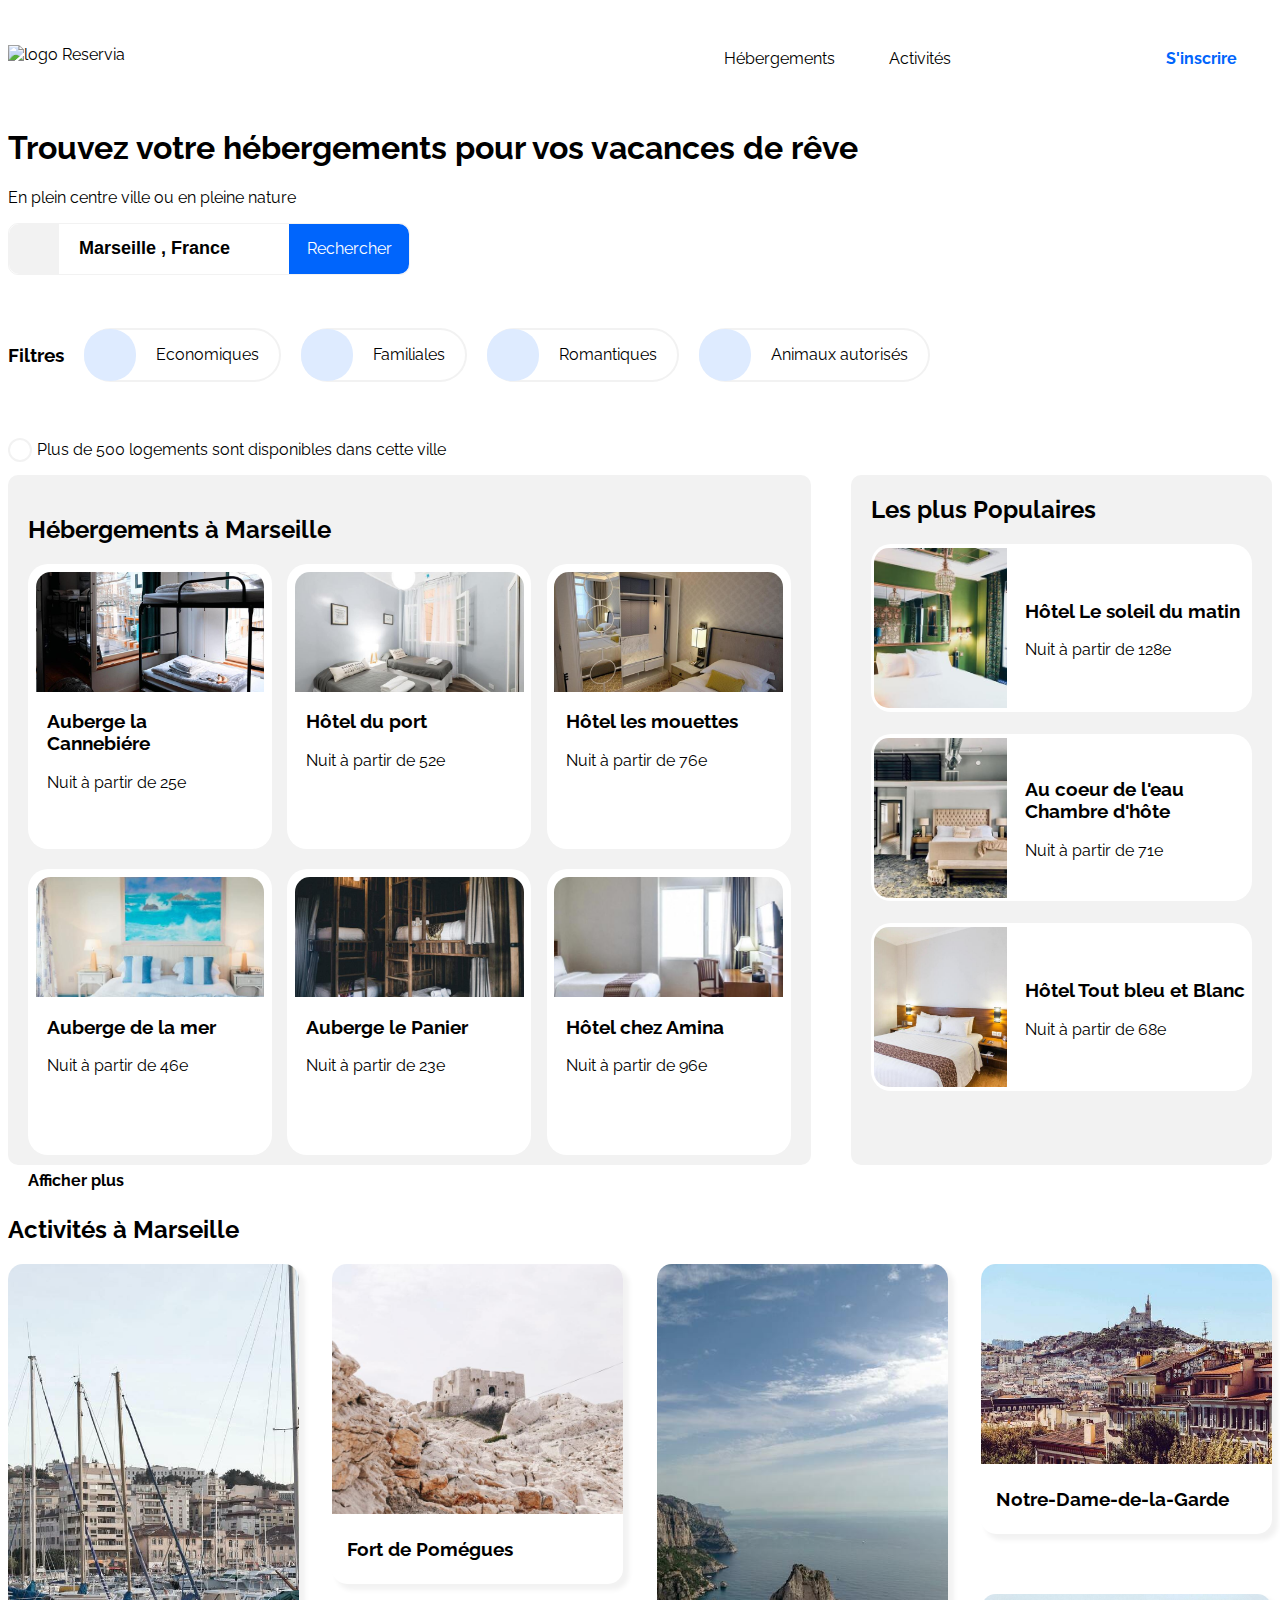
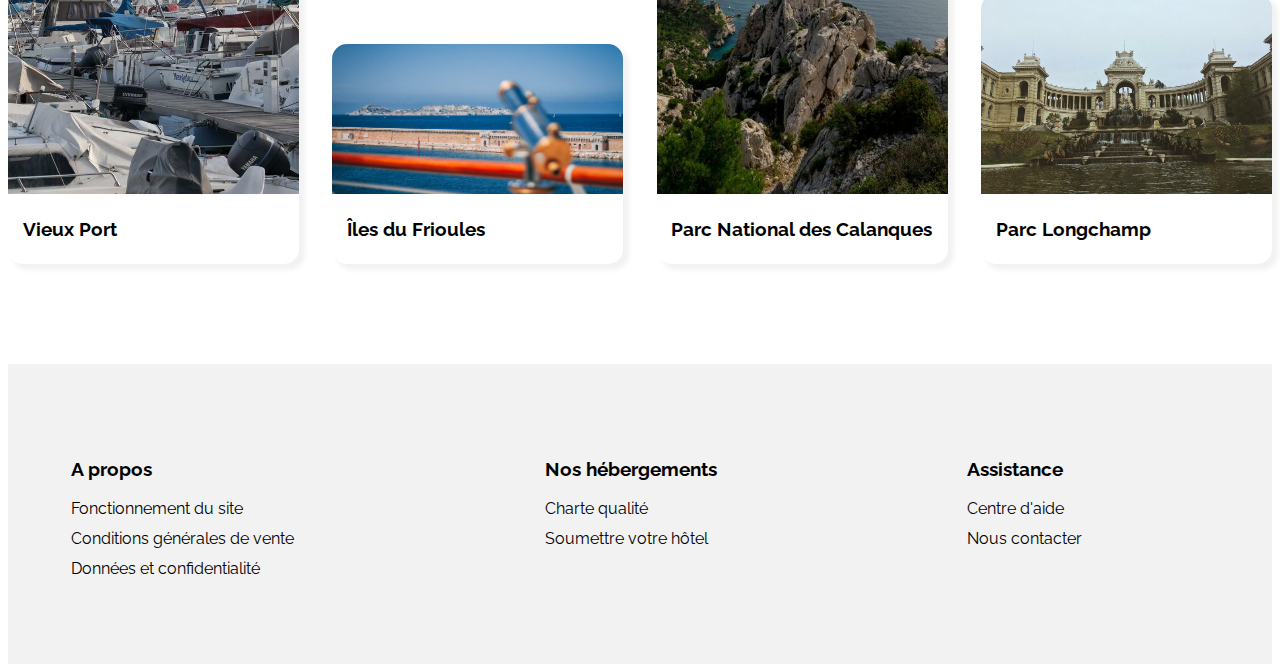
==== Projet 2 - Reservia/index.html @ e79c5fc3 "deuxieme commit projet reservia" ====
<!DOCTYPE html>
<html lang="fr">
<head>
  <meta charset="UTF-8">
  <meta http-equiv="X-UA-Compatible" content="IE=edge">
  <meta name="viewport" content="width=device-width, initial-scale=1.0">
  <link rel="stylesheet" href="https://use.fontawesome.com/releases/v5.15.4/css/all.css" 
  integrity="sha384-DyZ88mC6Up2uqS4h/KRgHuoeGwBcD4Ng9SiP4dIRy0EXTlnuz47vAwmeGwVChigm" 
  crossorigin="anonymous">

<link rel="preconnect" href="https://fonts.googleapis.com">
<link rel="preconnect" href="https://fonts.gstatic.com" crossorigin>
<link href="https://fonts.googleapis.com/css2?family=Raleway&display=swap" 
rel="stylesheet">

  <link rel="stylesheet" href="style.css">
  <title>Reservia imane babic</title>
</head>
<body>
  <nav class="sizeNav">
    <div class="flexBetween">
<div>
  <img
  class="marglogo"
  src="images/Reservia@3x.png"
  alt="logo Reservia" 
  width="120px" 
  height="50px"
  />
</div>

 <!-- on rajoute une div qui englobe les deux liens hebergement et activités -->
 <div class="sizeLien12 flexCentre">
  <div class="sizeLien flexCentre bordureNav">
    <a class="colorLien2 decorationNone" href="#hebergements"
      >Hébergements</a>
  </div>
  <div class="sizeLien flexCentre bordureNav">
    <a class="colorLien2 decorationNone" href="#activites">Activités</a>
  </div>
</div>
<div class="sizeLien flexCentre bordureNav">
  <a class="texteGras colorBleu decorationNone" href="#">S'inscrire</a>
</div>
</div>
</nav>
<header>
<section>
<div>
  <h1 class="texteGras">
    Trouvez votre hébergements pour vos vacances de rêve
  </h1>
  <p>En plein centre ville ou en pleine nature</p>
</div>
<div class="bordureSearch flexCentre">
  <div class="backGris flexCentre iconSize">
    <i class="fas fa-map-marker-alt"></i>
  </div>
  <div>
    <input
      class="recherche flexCentre bordureNone paddingSearch"
      type="search"
      value="Marseille , France"
    />
  </div>
  <div class="backBleu flexCentre buttonSearch">Rechercher</div>
</div>
<div class="mobileFiltreWrap filtre margFiltre">
  <div class="margFiltreTitre"><h3>Filtres</h3></div>
  <!-- rajoute 2 div flexAround pour separer en mobile -->
  <!-- div1 -->
  <div class="flexAround">
    <div class="flexBetween filtreTexteIcons">
      <i
        class="fas fa-money-bill-wave fa-lg filtreIcons flexCentre"
      ></i>
      <div class="filtreTexte flexCentre">Economiques</div>
    </div>
    <div class="flexBetween filtreTexteIcons">
      <i class="fas fa-child fa-lg filtreIcons flexCentre"></i>
      <div class="filtreTexte flexCentre">Familiales</div>
    </div>
  </div>
  <!-- div2 -->
  <div class="mobileFiltreWrap flexAround">
    <div class="flexBetween filtreTexteIcons">
      <i class="fas fa-heart fa-lg filtreIcons flexCentre"></i>
      <div class="filtreTexte flexCentre">Romantiques</div>
    </div>
    <div class="flexBetween filtreTexteIcons">
      <i class="fas fa-dog fa-lg filtreIcons flexCentre"></i>
      <div class="filtreTexte flexCentre">Animaux autorisés</div>
    </div>
  </div>
</div>
<div class="info">
  <div class="parentIcon flexCentre">
    <i class="fas fa-info fa-xs colorBleu"></i>
  </div>
  <p>Plus de 500 logements sont disponibles dans cette ville</p>
</div>
</section>
</header>
<section id="hebergements" class="flexAround">
<div class="flexColumnAround sizeHebergements backGris blocHebergements">
  <h2>Hébergements à Marseille</h2>
  <div class="bloc1 flexBetween">
    <div class="cubeHebergements flexColumnCentre">
      <div class="imgHebergements1"></div>
      <div class="cubeDetailsHebergements">
        <h3>Auberge la Cannebiére</h3>
           <p>Nuit à partir de 25e</p>
        <div>
          <i class="fas fa-star colorBleu"></i>
          <i class="fas fa-star colorBleu"></i>
          <i class="fas fa-star colorBleu"></i>
          <i class="fas fa-star colorBleu"></i>
          <i class="fas fa-star colorGris"></i>
        </div>
      </div>
    </div>
    <div class="cubeHebergements flexColumnCentre">
      <div class="imgHebergements2"></div>
      <div class="cubeDetailsHebergements">
        <h3>Hôtel du port</h3>
        <p>Nuit à partir de 52e</p>
        <div>
          <i class="fas fa-star colorBleu"></i>
          <i class="fas fa-star colorBleu"></i>
          <i class="fas fa-star colorBleu"></i>
          <i class="fas fa-star colorBleu"></i>
          <i class="fas fa-star colorBleu"></i>
        </div>
      </div>
    </div>
    <div class="cubeHebergements flexColumnCentre">
      <div class="imgHebergements3"></div>
      <div class="cubeDetailsHebergements">
        <h3>Hôtel les mouettes</h3>
        <p>Nuit à partir de 76e</p>
        <div>
          <i class="fas fa-star colorBleu"></i>
          <i class="fas fa-star colorBleu"></i>
          <i class="fas fa-star colorBleu"></i>
          <i class="fas fa-star colorBleu"></i>
          <i class="fas fa-star colorGris"></i>
        </div>
      </div>
    </div>
  </div>
  <div class="bloc2 flexBetween">
    <div class="cubeHebergements flexColumnCentre">
      <div class="imgHebergements4"></div>
      <div class="cubeDetailsHebergements">
        <h3>Auberge de la mer</h3>
        <p>Nuit à partir de 46e</p>
        <div>
          <i class="fas fa-star colorBleu"></i>
          <i class="fas fa-star colorBleu"></i>
          <i class="fas fa-star colorBleu"></i>
          <i class="fas fa-star colorGris"></i>
          <i class="fas fa-star colorGris"></i>
        </div>
      </div>
    </div>
    <div class="cubeHebergements flexColumnCentre">
      <div class="imgHebergements5"></div>
      <div class="cubeDetailsHebergements">
        <h3>Auberge le Panier</h3>
        <p>Nuit à partir de 23e</p>
        <div>
          <i class="fas fa-star colorBleu"></i>
          <i class="fas fa-star colorBleu"></i>
          <i class="fas fa-star colorBleu"></i>
          <i class="fas fa-star colorBleu"></i>
          <i class="fas fa-star colorGris"></i>
        </div>
      </div>
    </div>
    <div class="cubeHebergements flexColumnCentre">
      <div class="imgHebergements6"></div>
      <div class="cubeDetailsHebergements">
        <h3>Hôtel chez Amina</h3>
        <p>Nuit à partir de 96e</p>
        <div>
          <i class="fas fa-star colorBleu"></i>
          <i class="fas fa-star colorBleu"></i>
          <i class="fas fa-star colorBleu"></i>
          <i class="fas fa-star colorBleu"></i>
          <i class="fas fa-star colorBleu"></i>
        </div>
      </div>
    </div>
  </div>
  <div></div>
  <p class="texteGras">Afficher plus</p>
</div>
<div class="sizePopulaires blocPopulaires backGris">
  <div class="flexBetween">
    <h2 class="tabletteSizeTitrePop texteGras">Les plus Populaires</h2>
    <div><i class="fas fa-chart-line fa-2x"></i></div>
  </div>
  <div class="flexColumnAround">
    <div class="blocPopulaires12 cubePopulaires flexCentre">
      <div class="imgPopulaires1"></div>
      <div class="cubeDetailsPopulaires">
        <h3>Hôtel Le soleil du matin</h3>
        <p>Nuit à partir de 128e</p>
        <div>
          <i class="fas fa-star colorBleu"></i>
          <i class="fas fa-star colorBleu"></i>
          <i class="fas fa-star colorBleu"></i>
          <i class="fas fa-star colorBleu"></i>
          <i class="fas fa-star colorBleu"></i>
        </div>
      </div>
    </div>
    <div class="blocPopulaires12 cubePopulaires flexCentre">
      <div class="imgPopulaires2"></div>
      <div class="cubeDetailsPopulaires">
        <h3>Au coeur de l'eau Chambre d'hôte</h3>
        <p>Nuit à partir de 71e</p>
        <div>
          <i class="fas fa-star colorBleu"></i>
          <i class="fas fa-star colorBleu"></i>
          <i class="fas fa-star colorBleu"></i>
          <i class="fas fa-star colorBleu"></i>
          <i class="fas fa-star colorGris"></i>
        </div>
      </div>
    </div>
    <div class="cubePopulaires flexCentre">
      <div class="imgPopulaires3"></div>
      <div class="cubeDetailsPopulaires">
        <h3>Hôtel Tout bleu et Blanc</h3>
        <p>Nuit à partir de 68e</p>
        <div>
          <i class="fas fa-star colorBleu"></i>
          <i class="fas fa-star colorBleu"></i>
          <i class="fas fa-star colorBleu"></i>
          <i class="fas fa-star colorBleu"></i>
          <i class="fas fa-star colorGris"></i>
        </div>
      </div>
    </div>
  </div>
</div>
</section>
<section id="activites" class="Activites">
<h2>Activités à Marseille</h2>
<div class="blocActivites flexBetween">
  <div class="cubeActivites flexColumnCentre">
    <div class="imgActivites1"></div>
    <div class="hauteurTitre titreActivites"><h3>Vieux Port</h3></div>
  </div>

  <div class="blocActivites2356 flexColumnBetween">
    <div class="cubeActivites2356 flexColumnCentre">
      <div class="imgActivites2"></div>
      <div class="hauteurTitre titreActivites">
        <h3>Fort de Pomégues</h3>
      </div>
    </div>

    <div class="cubeActivites2356 flexColumnCentre">
      <div class="imgActivites3"></div>
      <div class="hauteurTitre titreActivites">
        <h3>Îles du Frioules</h3>
      </div>
    </div>
  </div>
  <div class="cubeActivites flexColumnCentre">
    <div class="imgActivites4"></div>
    <div class="hauteurTitre titreActivites">
      <h3>Parc National des Calanques</h3>
    </div>
  </div>

  <div class="blocActivites2356 flexColumnBetween">
    <div class="cubeActivites2356 flexColumnCentre">
      <div class="imgActivites5"></div>
      <div class="hauteurTitre titreActivites">
        <h3>Notre-Dame-de-la-Garde</h3>
      </div>
    </div>

    <div class="cubeActivites2356 flexColumnCentre">
      <div class="imgActivites6"></div>
      <div class="hauteurTitre titreActivites">
        <h3>Parc Longchamp</h3>
      </div>
    </div>
  </div>
</div>
</section>
<footer>
<div class="footer backGris flexBetween">
  <div class="margeBlocFoot1 tailleBlocFoot">
    <h3>A propos</h3>
    <div class="divLienFoot">
      <a href="#" class="decorationNone lienFoot"
        >Fonctionnement du site</a
      >
    </div>
    <div class="divLienFoot">
      <a href="#" class="decorationNone lienFoot"
        >Conditions générales de vente</a
      >
    </div>
    <div class="divLienFoot">
      <a href="#" class="decorationNone lienFoot"
        >Données et confidentialité</a
      >
    </div>
  </div>
  <div class="tailleBlocFoot">
    <h3>Nos hébergements</h3>
    <div class="divLienFoot">
      <a href="#" class="decorationNone lienFoot">Charte qualité</a>
    </div>
    <div class="divLienFoot">
      <a href="#" class="decorationNone lienFoot"
        >Soumettre votre hôtel</a>
    </div>
  </div>
  <div class="margeBlocFoot3 tailleBlocFoot">
    <h3>Assistance</h3>
    <div class="divLienFoot">
      <a href="#" class="decorationNone lienFoot">Centre d'aide</a>
    </div>
    <div class="divLienFoot">
      <a href="#" class="decorationNone lienFoot">Nous contacter</a>
    </div>
</body>
</html>
---- Projet 2 - Reservia/style.css ----
/*GENERAL */
html,
body {
    font-family: 'Raleway', sans-serif;
}

.flexCentre {
  display: flex;
  justify-content: center;
  align-items: center;
}
.flexAround {
  display: flex;
  justify-content: space-around;
  align-items: center;
}
.flexBetween {
  display: flex;
  justify-content: space-between;
  align-items: center;
}
.flexColumnCentre {
  display: flex;
  flex-direction: column;
  justify-content: center;
  align-items: center;
}
.flexColumnAround {
  display: flex;
  flex-direction: column;
  justify-content: space-around;
}
.flexColumnBetween {
  display: flex;
  flex-direction: column;
  justify-content: space-between;
}
.decorationNone {
  text-decoration: none;
}
.bordureNone {
  border: none;
}
.texteGras {
  font-weight: bold;
}
.colorBleu {
  color: #0065fc;
}
.colorBleuClair {
  color: #deebff;
}
.colorGris {
  color: #f2f2f2;
}
.backBleu {
  background-color: #0065fc;
}
.backBleuClair {
  background-color: #deebff;
}
.backGris {
  background-color: #f2f2f2;
}
/* NAV */
.sizeNav {
  height: 100px;
}
.sizeLiens {
  width: 100%;
}
.sizeLien12 {
  margin-left: 60%;
}
.sizeLien {
  width: 140px;
  height: 99px;
}
.colorLien2 {
  color: black;
}
.bordureNav {
  border-top: 1px solid transparent;
}
.bordureNav:hover {
  border-top: 1px solid #0065fc;
  cursor: pointer;
}
.bordureNav:hover > a {
  color: #0065fc;
}
.marglogo {
  margin-bottom: 7px;
}
/*HEADER*/
.bordureSearch {
  width: 400px;
  border-radius: 10px;
  border: 0.5px solid #f2f2f2;
}
.paddingSearch {
  padding-left: 20px;
}
.recherche {
  height: 50px;
  width: 230px;
  font-size: 18px;
  color: black;
  font-weight: bold;
}
.iconSize {
  height: 50px;
  width: 50px;
  border-radius: 10px 0 0 10px;
}
.buttonSearch {
  height: 50px;
  width: 120px;
  color: white;
  cursor: pointer;
  border-radius: 0 10px 10px 0;
}
.buttonSearch:hover {
  color: #0065fc;
  background-color: #f2f2f2;
}
/* Filtres */
.margFiltre {
  margin-top: 50px;
  margin-bottom: 40px;
}
.filtre {
  display: flex;
  align-items: center;
}
.margFiltreTitre {
  margin-right: 20px;
}
.filtreTexteIcons {
  border: 2px solid #f2f2f2;
  height: 50px;
  border-radius: 30px;
  margin-right: 20px;
}

.filtreTexteIcons:hover > .filtreTexte {
  color: #0065fc;
}
.filtreTexteIcons:hover > .filtreIcons {
  color: white;
  background-color: #0065fc;
}
.filtreTexte {
  height: 50px;
  padding-left: 20px;
  padding-right: 20px;
  border-radius: 0 25px 25px 0;
}

.filtreIcons {
  margin-left: -2px;
  border-radius: 25px;
  width: 52px;
  height: 52px;
  color: #0065fc;
  background-color: #deebff;
}
/* INFO ICONE */
.info {
  display: flex;
  align-items: center;
}
.parentIcon {
  width: 20px;
  height: 20px;
  border: 2px solid #f2f2f2;
  border-radius: 25px;
  margin-right: 5px;
}
/* HEBERGEMENTS */
.sizeHebergements {
  flex: 2;
  height: 650px;
  margin-right: 20px;
  border-radius: 10px;
}
.sizePopulaires {
  flex: 1;
  height: 650px;
  margin-left: 20px;
  border-radius: 10px;
}
.blocHebergements {
  padding-left: 20px;
  padding-right: 20px;
}
.bloc1 {
  margin-bottom: 10px;
}
.bloc2 {
  margin-top: 10px;
}
.cubeHebergements {
  width: 30%;
  height: auto;
  background-color: white;
  padding: 1%;
  border-radius: 20px;
}
.cubeHebergements:hover {
  cursor: pointer;
  transform: scale(1.1);
}
.cubeDetailsHebergements {
  width: 90%;
}
  .imgHebergements1 {
    background-image: url("./images/hebergements/4_small/marcus-loke-WQJvWU_HZFo-unsplash.jpg");
    background-size: cover;
    background-position: center;
    width: 100%;
    height: 120px;
    border-radius: 15px 15px 0 0;}

    .imgHebergements2 {
      background-image: url("./images/hebergements/4_small/fred-kleber-gTbaxaVLvsg-unsplash.jpg");
      width: 100%;
      height: 120px;
      background-size: cover;
      background-position: center;
      width: 100%;
      height:120px;
      border-radius: 15px 15px 0 0;}

      .imgHebergements3 {
        background-image: url("./images/hebergements/4_small/reisetopia-B8WIgxA_PFU-unsplash.jpg");
        width: 100%;
        height: 120px;
        background-size: cover;
        background-position: center;
        width: 100%;
        height:120px;
        border-radius: 15px 15px 0 0;}
    
        .imgHebergements4 {
          background-image: url("./images/hebergements/4_small/annie-spratt-Eg1qcIitAuA-unsplash.jpg");
          width: 100%;
          height: 120px;
          background-size: cover;
          background-position: center;
          width: 100%;
          height:120px;
          border-radius: 15px 15px 0 0;}
          .imgHebergements5 {
            background-image: url("./images/hebergements/4_small/nicate-lee-kT-ZyaiwBe0-unsplash.jpg");
            width: 100%;
            height: 120px;
            background-size: cover;
            background-position: center;
            width: 100%;
            height:120px;
            border-radius: 15px 15px 0 0;}

            .imgHebergements6 {
              background-image: url("./images/hebergements/4_small/febrian-zakaria-M6S1WvfW68A-unsplash.jpg");
              width: 100%;
              height: 120px;
              background-size: cover;
              background-position: center;
              width: 100%;
              height:120px;
              border-radius: 15px 15px 0 0;}
          
              
/* Populaires */

.blocPopulaires {
  padding-left: 20px;
  padding-right: 20px;
}
.blocPopulaires12 {
  margin-bottom: 22px;
}
.cubePopulaires {
  background-color: white;
  height: auto;
  padding: 1% 0 1% 1%;
  border-radius: 20px;
}
.cubePopulaires:hover {
  cursor: pointer;
  transform: scale(1.05);
}
.cubeDetailsPopulaires {
  width: 60%;
  padding-left: 5%;
}
.imgPopulaires1 {
  background-image: url("./images/hebergements/4_small/emile-guillemot-Bj_rcSC5XfE-unsplash.jpg");
  background-size: cover;
  background-position: center;
  width: 35%;
  height: 160px;
  border-radius: 15px 0 0 15px;
}
.imgPopulaires2 {
  background-image:  url("./images/hebergements/4_small/aw-creative-VGs8z60yT2c-unsplash.jpg");
  background-size: cover;
  background-position: center;
  width: 35%;
  height: 160px;
  border-radius: 15px 0 0 15px;
}
.imgPopulaires3 {
  background-image: url("./images/hebergements/4_small/febrian-zakaria-sjvU0THccQA-unsplash.jpg");
  background-size: cover;
  background-position: center;
  width: 35%;
  height: 160px;
  border-radius: 15px 0 0 15px;
}
/* Activites */
.Activites {
  margin-top: 50px;
  margin-bottom: 50px;
}
.blocActivites {
  width: 100%;
  height: 600px;
}
.blocActivites2356 {
  width: 23%;
  height: 600px;
}
/* reglage bloc */
.cubeActivites {
  width: 23%;
  border-radius: 15px;
  box-shadow: 5px 5px 5px 1px #f2f2f2;
}
.cubeActivites:hover {
  cursor: pointer;
  transform: scale(1.03);
}
.cubeActivites2356 {
  width: 100%;
  border-radius: 15px;
  box-shadow: 5px 5px 5px 1px #f2f2f2;
}
.cubeActivites2356:hover {
  cursor: pointer;
  transform: scale(1.03);
}
/* fin reglage bloc */
.hauteurTitre {
  height: 70px;
}
.titreActivites {
  display: flex;
  justify-content: flex-start;
  align-items: center;
  padding-left: 5%;
  width: 95%;
}
.imgActivites1 {
  background-image: url("./images/activites/3_medium/reno-laithienne-QUgJhdY5Fyk-unsplash.jpg");
  background-size: cover;
  background-position: center;
  width: 100%;
  height: 530px;
  border-radius: 15px 15px 0 0;
}
.imgActivites2 {
  background-image: url("./images/activites/3_medium/paul-hermann-QFTrLdQIRhI-unsplash.jpg");
  background-size: cover;
  background-position: center;
  width: 100%;
  height: 250px;
  border-radius: 15px 15px 0 0;
}
.imgActivites3 {
  background-image: url("./images/activites/3_medium/kevin-hikari-rV_Qd1l-VXg-unsplash.jpg");
  background-size: cover;
  background-position: center;
  width: 100%;
  height: 150px;
  border-radius: 15px 15px 0 0;
}
.imgActivites4 {
  background-image: url("./images/activites/3_medium/kilyan-sockalingum-NR8-cBCN3aI-unsplash.jpg");
  background-size: cover;
  background-position: center;
  width: 100%;
  height: 530px;
  border-radius: 15px 15px 0 0;
}
.imgActivites5 {
  background-image: url("./images/activites/4_small/florian-wehde-xW9e8gdotxI-unsplash.jpg");
  background-size: cover;
  background-position: center;
  width: 100%;
  height: 200px;
  border-radius: 15px 15px 0 0;
}
.imgActivites6 {
  background-image: url("./images/activites/3_medium/lena-paulin-wH2-EJoDcV0-unsplash.jpg");
  background-size: cover;
  background-position: center;
  width: 100%;
  height: 200px;
  border-radius: 15px 15px 0 0;
}
/* footer */
.footer {
  height: 300px;
  margin-top: 100px;
}
.tailleBlocFoot {
  height: 150px;
}
.margeBlocFoot1 {
  margin-left: 5%;
}
.margeBlocFoot3 {
  margin-right: 15%;
}
.lienFoot {
  color: black;
}
.divLienFoot {
  height: 30px;
}
/* responsive */

@media screen and (max-width: 1295px) {
  .sizeLien12 {
    margin-left: 35%;
  }
  .cubeDetailsHebergements {
    min-height: 150px;
  }
  .sizeHebergements {
    min-height: auto;
    padding: 20px;
  }
  .sizePopulaires {
    min-height: auto;
    padding: 20px;
  }
  .tabletteSizeTitrePop {
    margin-top: 0;
  }
}
@media screen and (max-width: 990px) {
  .mobileFiltreWrap {
    flex-direction: column;
    align-items: flex-start;
  }
  .filtreTexteIcons {
    margin-bottom: 20px;
  }
  #hebergements {
    flex-direction: column-reverse;
    width: 100%;
  }
  .blocPopulaires {
    flex: none;
    width: 90%;
    margin-left: 0;
    padding: 5%;
  }
  .blocHebergements {
    flex: none;
    width: 90%;
    margin-right: 0;
    margin-top: 50px;
    padding: 5%;
  }
}
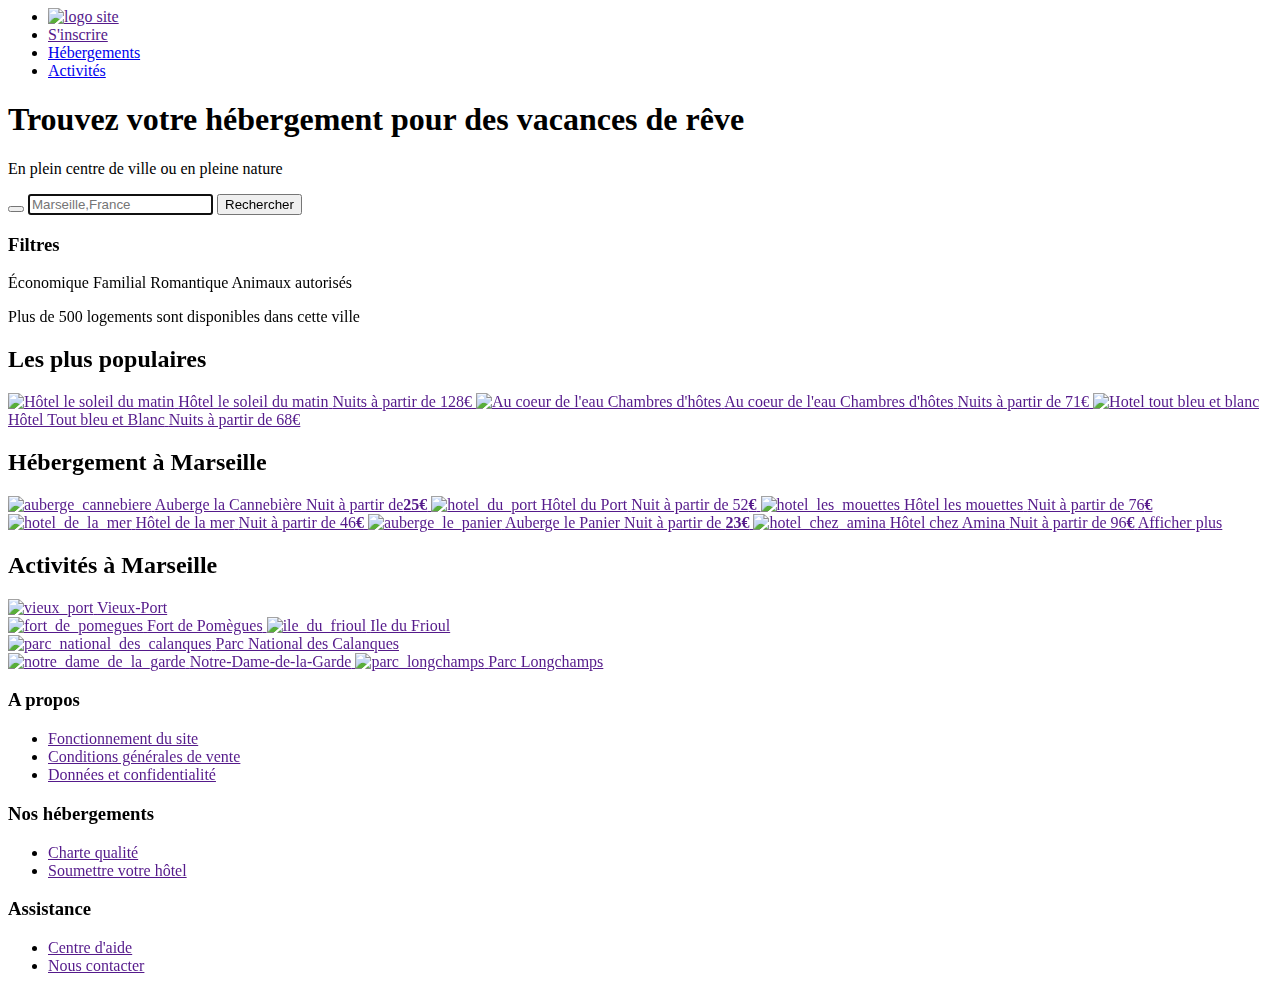
==== commit d58ddae4: "projet reservia" ====
--- a/Projet 2 - Reservia/index.html
+++ b/Projet 2 - Reservia/index.html
@@ -1,335 +1,389 @@
-<!DOCTYPE html>
-<html lang="fr">
-<head>
-  <meta charset="UTF-8">
-  <meta http-equiv="X-UA-Compatible" content="IE=edge">
-  <meta name="viewport" content="width=device-width, initial-scale=1.0">
-  <link rel="stylesheet" href="https://use.fontawesome.com/releases/v5.15.4/css/all.css" 
-  integrity="sha384-DyZ88mC6Up2uqS4h/KRgHuoeGwBcD4Ng9SiP4dIRy0EXTlnuz47vAwmeGwVChigm" 
-  crossorigin="anonymous">
-
-<link rel="preconnect" href="https://fonts.googleapis.com">
-<link rel="preconnect" href="https://fonts.gstatic.com" crossorigin>
-<link href="https://fonts.googleapis.com/css2?family=Raleway&display=swap" 
-rel="stylesheet">
-
-  <link rel="stylesheet" href="style.css">
-  <title>Reservia imane babic</title>
 </head>
+
 <body>
-  <nav class="sizeNav">
-    <div class="flexBetween">
-<div>
-  <img
-  class="marglogo"
-  src="images/Reservia@3x.png"
-  alt="logo Reservia" 
-  width="120px" 
-  height="50px"
-  />
-</div>
-
- <!-- on rajoute une div qui englobe les deux liens hebergement et activités -->
- <div class="sizeLien12 flexCentre">
-  <div class="sizeLien flexCentre bordureNav">
-    <a class="colorLien2 decorationNone" href="#hebergements"
-      >Hébergements</a>
-  </div>
-  <div class="sizeLien flexCentre bordureNav">
-    <a class="colorLien2 decorationNone" href="#activites">Activités</a>
-  </div>
-</div>
-<div class="sizeLien flexCentre bordureNav">
-  <a class="texteGras colorBleu decorationNone" href="#">S'inscrire</a>
-</div>
-</div>
-</nav>
-<header>
-<section>
-<div>
-  <h1 class="texteGras">
-    Trouvez votre hébergements pour vos vacances de rêve
-  </h1>
-  <p>En plein centre ville ou en pleine nature</p>
-</div>
-<div class="bordureSearch flexCentre">
-  <div class="backGris flexCentre iconSize">
-    <i class="fas fa-map-marker-alt"></i>
-  </div>
-  <div>
-    <input
-      class="recherche flexCentre bordureNone paddingSearch"
-      type="search"
-      value="Marseille , France"
-    />
-  </div>
-  <div class="backBleu flexCentre buttonSearch">Rechercher</div>
-</div>
-<div class="mobileFiltreWrap filtre margFiltre">
-  <div class="margFiltreTitre"><h3>Filtres</h3></div>
-  <!-- rajoute 2 div flexAround pour separer en mobile -->
-  <!-- div1 -->
-  <div class="flexAround">
-    <div class="flexBetween filtreTexteIcons">
-      <i
-        class="fas fa-money-bill-wave fa-lg filtreIcons flexCentre"
-      ></i>
-      <div class="filtreTexte flexCentre">Economiques</div>
+
+    <header class="header">
+        <div class="header_main">
+            <!--En-tête-->
+            <nav class="en_tete">
+
+                <!--Entête Menu Navigation-->
+                <ul>
+                    <!--Logo-->
+                    <li id="logo">
+                        <a href="">
+                            <img src="img/logo/Reservia.svg" alt="logo site">
+                        </a>
+                    </li>
+                    <li id="signup">
+                        <a href="">S'inscrire</a>
+                    </li>
+                    <li class="heberge_marseille">
+                        <a href="#nom_hebergement_marseille" data-active="true">Hébergements</a>
+
+                    </li>
+                    <li class="activ_marseille">
+                        <a href="#activite_marseille" data-active="true">Activités</a>
+                    </li>
+
+                </ul>
+            </nav>
+        </div>
+    </header>
+
+    <div class="container">
+        <section class="main">
+            <!--Le corps de Header-->
+            <div class="title_main">
+                <!--l'entête du corps-->
+                <h1>Trouvez votre hébergement pour des vacances de rêve</h1>
+                <p class="sous_titre">En plein centre de ville ou en pleine nature</p>
+            </div>
+            <form class="formulaire_boutons" method="POST" action="traitement.php">
+                <!--Bouton de Position-->
+                <button type="button" class="position_button">
+                    <i class="fa fa-map-marker-alt" aria-hidden="true"></i>
+                </button>
+    
+                <!--Zone de Recherche-->
+                <input type="search" name="search_city" id="search" placeholder="Marseille,France" autofocus required />
+    
+                <!--Bouton de recherche-->
+                <button type="button" class="search_button">
+                    <i class="fa fa-search" aria-hidden="true"></i>
+                    <span>Rechercher</span>
+                </button>
+    
+            </form>
+            <!--Filtres-->
+            <div class="filtres_bloc">
+                <div class="titre_filtre">
+                    <h3><strong>Filtres</strong></h3>
+                </div>
+                <form class="button_filters" method="POST" action="traitement.php">
+                    <!--Bouton Economique-->
+                    <label>
+                        <span class="circle-icon"><i class="fas fa-money-bill-wave"></i></span>
+                        <span class="checkbox">Économique</span>
+                    </label>
+                    <input type="checkbox" hidden name="button_filtre" id="eco_filtre" />
+                    <!--Bouton Familial-->
+                    <label>
+                        <span class="circle-icon"><i class=" fas fa-child"></i></span>
+                        <span class="checkbox">Familial</span>
+                    </label>
+                    <input type="checkbox" hidden name="button_filtre" id="fami_filtre" />
+                    <!--Bouton Romantique-->
+                    <label>
+                        <span class="circle-icon"><i class="fas fa-heart"></i></span>
+                        <span class="checkbox">Romantique</span>
+                    </label>
+                    <input type="checkbox" hidden name="button_filtre" id="ro_filtre" />
+                    <!--Bouton Animaux autorisés-->
+                    <label>
+                        <span class="circle-icon"><i class=" fas fa-dog"></i></span>
+                        <span class="checkbox">Animaux autorisés</span>
+                    </label>
+                    <input type="checkbox" hidden name="button_filtre" id="anim_filtre" />
+    
+                </form>
+            </div>
+    
+            <!--Informations-->
+            <div class="info">
+                <span class="circle_info"><i class="fas fa-info circle-info"></i></span>
+                <p>Plus de 500 logements sont disponibles dans cette ville </p>
+            </div>
+        </section>
     </div>
-    <div class="flexBetween filtreTexteIcons">
-      <i class="fas fa-child fa-lg filtreIcons flexCentre"></i>
-      <div class="filtreTexte flexCentre">Familiales</div>
+    <div class="container_desktop">
+        <section id="bloc-pop">
+            <div class="bloc_pop">
+                <!--Aside "les plus populaires"Bloc-->
+                <h2>Les plus populaires</h2>
+                <i class="fas fa-chart-line"></i>
+            </div>
+    
+            <!--Photos Hôtel les Populaires-->
+            <a href="" class="hotel">
+                <span class="cadre_pop">
+                    <img class="hotel_le_soleil" src="img/les_plus_populaires_small/emile-guillemot-Bj_rcSC5XfE-unsplash.jpg" alt="Hôtel le soleil du matin">
+                </span>
+                <span class="cadre_text">
+                    <span class="titre_h3">Hôtel le soleil du matin</span>
+    
+                    <span class="texte_p"> Nuits à partir de 128€</span>
+    
+                    <span class="etoiles">
+                        <i class="fas fa-star blue-star"></i>
+                        <i class="fas fa-star blue-star"></i>
+                        <i class="fas fa-star blue-star"></i>
+                        <i class="fas fa-star blue-star"></i>
+                        <i class="fas fa-star blue-star"></i>
+                    </span>
+                </span>
+            </a>
+    
+            <a href="" class="hotel">
+                <span class="cadre_pop">
+                    <img class="au_coeur_de_leau" src="img/les_plus_populaires_small/aw-creative-VGs8z60yT2c-unsplash.jpg"
+                        alt="Au coeur de l'eau Chambres d'hôtes">
+                </span>
+                <span class="cadre_text">
+                    <span class="titre_h3">Au coeur de l'eau Chambres d'hôtes</span>
+    
+                    <span class="texte_p">Nuits à partir de 71€</span>
+    
+                    <span class="etoiles">
+                        <i class="fas fa-star blue-star"></i>
+                        <i class="fas fa-star blue-star"></i>
+                        <i class="fas fa-star blue-star"></i>
+                        <i class="fas fa-star blue-star"></i>
+                        <i class="fas fa-star grey-star"></i>
+                    </span>
+                </span>
+            </a>
+            <a href="" class="hotel">
+                <span class="cadre_pop">
+                    <img class="hotel_tout_bleu" src="img/les_plus_populaires_small/febrian-zakaria-sjvU0THccQA-unsplash.jpg" alt="Hotel tout bleu et blanc">
+                </span>
+                <span class="cadre_text">
+                        <span class="titre_h3">Hôtel Tout bleu et Blanc</span>
+                        <span class="texte_p">Nuits à partir de 68€</span>
+                        <span class="etoiles">
+                            <i class="fas fa-star blue-star"></i>
+                            <i class="fas fa-star blue-star"></i>
+                            <i class="fas fa-star blue-star"></i>
+                            <i class="fas fa-star blue-star"></i>
+                            <i class="fas fa-star grey-star"></i>
+                        </span>
+                </span>
+            </a>
+        </section>
+    <div class="container">
+        <section id="nom_hebergement_marseille">
+            <!--Bloc Section-->
+            <div class="bloc_section">
+                <!--Titre de la Section-->
+                <h2>Hébergement à Marseille</h2>
+                    <a href="#nom_hebergement_marseille"></a>
+            </div>
+                <!--Photos des etablissements-->
+            <a href="" class="etablissement">
+                <span class="cadre_etablissement">
+                        <img src="img/4_small_hebergements/auberge_cannebiere.jpg" alt="auberge_cannebiere">
+                </span>
+                <span class="etablissement_cadre_text">
+                        <span class="titre_h3">Auberge la Cannebière</span>
+                        <span class="texte_p">Nuit à partir de<strong>25€</strong></span>
+                        <span class="etoile_etablissement">
+                            <i class="fas fa-star blue-star"></i>
+                            <i class="fas fa-star blue-star"></i>
+                            <i class="fas fa-star blue-star"></i>
+                            <i class="fas fa-star blue-star"></i>
+                            <i class="fas fa-star grey-star"></i>
+                        </span>
+                </span>
+            </a>
+            <a href="" class="etablissement">
+                <span class="cadre_etablissement">
+                    <img src="img/4_small_hebergements/hotel_du_port.jpg" alt="hotel_du_port">
+                </span>
+                <span class="etablissement_cadre_text"> 
+                        <span class="titre_h3">Hôtel du Port</span>
+                        <span class="texte_p">Nuit à partir de 52<strong>€</strong></span>
+                        <span class="etoile_etablissement">
+                            <i class="fas fa-star blue-star"></i>
+                            <i class="fas fa-star blue-star"></i>
+                            <i class="fas fa-star blue-star"></i>
+                            <i class="fas fa-star blue-star"></i>
+                            <i class="fas fa-star blue-star"></i>
+                        </span>
+                </span>
+            </a>
+            <a href="" class="etablissement">
+                <span class="cadre_etablissement">
+                    <img src="img/4_small_hebergements/hotel_les_mouettes.jpg" alt="hotel_les_mouettes">
+                </span>
+                <span class="etablissement_cadre_text">
+                        <span class="titre_h3">Hôtel les mouettes</span>
+                        <span class="texte_p">Nuit à partir de 76<strong>€</strong></span>
+                        <span class="etoile_etablissement">
+                            <i class="fas fa-star blue-star"></i>
+                            <i class="fas fa-star blue-star"></i>
+                            <i class="fas fa-star blue-star"></i>
+                            <i class="fas fa-star blue-star"></i>
+                            <i class="fas fa-star grey-star"></i>
+                        </span>
+                </span>
+            </a>
+            <a href="" class="etablissement">
+                <span class="cadre_etablissement">
+                    <img src="img/4_small_hebergements/hotel_de_la_mer.jpg" alt="hotel_de_la_mer">
+                </span>
+                <span class="etablissement_cadre_text">
+                        <span class="titre_h3">Hôtel de la mer</span>
+                        <span class="texte_p">Nuit à partir de 46<strong>€</strong></span>
+                        <span class="etoile_etablissement">
+                            <i class="fas fa-star blue-star"></i>
+                            <i class="fas fa-star blue-star"></i>
+                            <i class="fas fa-star blue-star"></i>
+                            <i class="fas fa-star grey-star"></i>
+                            <i class="fas fa-star grey-star"></i>
+                        </span>
+                </span>
+            </a>
+            <a href="" class="etablissement">
+                <span class="cadre_etablissement">
+                    <img src="img/4_small_hebergements/auberge_le-panier.jpg" alt="auberge_le_panier">
+                </span>
+                <span class="etablissement_cadre_text">
+                        <span class="titre_h3">Auberge le Panier</span>
+                        <span class="texte_p">Nuit à partir de <strong>23€</strong></span>
+                        <span class="etoile_etablissement">
+                            <i class="fas fa-star blue-star"></i>
+                            <i class="fas fa-star blue-star"></i>
+                            <i class="fas fa-star blue-star"></i>
+                            <i class="fas fa-star blue-star"></i>
+                            <i class="fas fa-star grey-star"></i>
+                        </span>
+                </span>
+            </a>
+            <a href="" class="etablissement">
+                <span class="cadre_etablissement">
+                    <img src="img/4_small_hebergements/hotel_chez_amina.jpg" alt="hotel_chez_amina">
+                </span>
+                <span class="etablissement_cadre_text">
+                        <span class="titre_h3">Hôtel chez Amina</span>
+                        <span class="texte_p">Nuit à partir de 96<strong>€</strong></span>
+                        <span class="etoile_etablissement">
+                            <i class="fas fa-star blue-star"></i>
+                            <i class="fas fa-star blue-star"></i>
+                            <i class="fas fa-star blue-star"></i>
+                            <i class="fas fa-star blue-star"></i>
+                            <i class="fas fa-star blue-star"></i>
+                        </span>
+                </span>
+            </a>
+            <!--Lien afficher plus-->
+            <a href="" class="affiche_plus">Afficher plus
+            </a>
+        </section>
     </div>
-  </div>
-  <!-- div2 -->
-  <div class="mobileFiltreWrap flexAround">
-    <div class="flexBetween filtreTexteIcons">
-      <i class="fas fa-heart fa-lg filtreIcons flexCentre"></i>
-      <div class="filtreTexte flexCentre">Romantiques</div>
     </div>
-    <div class="flexBetween filtreTexteIcons">
-      <i class="fas fa-dog fa-lg filtreIcons flexCentre"></i>
-      <div class="filtreTexte flexCentre">Animaux autorisés</div>
-    </div>
-  </div>
-</div>
-<div class="info">
-  <div class="parentIcon flexCentre">
-    <i class="fas fa-info fa-xs colorBleu"></i>
-  </div>
-  <p>Plus de 500 logements sont disponibles dans cette ville</p>
-</div>
-</section>
-</header>
-<section id="hebergements" class="flexAround">
-<div class="flexColumnAround sizeHebergements backGris blocHebergements">
-  <h2>Hébergements à Marseille</h2>
-  <div class="bloc1 flexBetween">
-    <div class="cubeHebergements flexColumnCentre">
-      <div class="imgHebergements1"></div>
-      <div class="cubeDetailsHebergements">
-        <h3>Auberge la Cannebiére</h3>
-           <p>Nuit à partir de 25e</p>
-        <div>
-          <i class="fas fa-star colorBleu"></i>
-          <i class="fas fa-star colorBleu"></i>
-          <i class="fas fa-star colorBleu"></i>
-          <i class="fas fa-star colorBleu"></i>
-          <i class="fas fa-star colorGris"></i>
+        <section id="activite_marseille" class="activite_marseille">
+                <!--Titre de la Section2-->
+        <div class="bloc_section1">
+            <h2>Activités à Marseille</h2>
+                <a href="#activite_marseille"></a>
         </div>
-      </div>
-    </div>
-    <div class="cubeHebergements flexColumnCentre">
-      <div class="imgHebergements2"></div>
-      <div class="cubeDetailsHebergements">
-        <h3>Hôtel du port</h3>
-        <p>Nuit à partir de 52e</p>
-        <div>
-          <i class="fas fa-star colorBleu"></i>
-          <i class="fas fa-star colorBleu"></i>
-          <i class="fas fa-star colorBleu"></i>
-          <i class="fas fa-star colorBleu"></i>
-          <i class="fas fa-star colorBleu"></i>
+        <div class="bloc_section2">
+                <!--Photos des Activités-->
+            <div class="carte_1">
+                <a href="" class="activities">
+                    <span class="cadre_1 cadre_activites ">
+                        <img class="img1" src="img/4_small_activites/vieux_port.jpg" alt="vieux_port">
+                        <span class="titre_h4">Vieux-Port</span>
+                    </span>       
+                </a>
+            </div>
+            <div class="carte_2">
+                <a href="" class="activities">
+                    <span class="cadre_activites cadre_2">
+                        <img class="img2" src="img/4_small_activites/fort_de_pomegues.jpg" alt="fort_de_pomegues">
+                        <span class="titre_h4">Fort de Pomègues</span>
+                    </span>
+                </a>
+                <a href="" class="activities">
+                    <span class="cadre_activites cadre_2">
+                        <img class="img3" src="img/4_small_activites/ile_du_frioul.jpg" alt="ile_du_frioul">
+                        <span class="titre_h4">Ile du Frioul</span>
+                    </span>
+                </a>
+            </div>
+            <div class="carte_3">
+                <a href="" class="activities">
+                    <span class="cadre_activites cadre_1">
+                        <img class="img4" src="img/4_small_activites/parc_national_des_calanques.jpg" alt="parc_national_des_calanques">
+                        <span class="titre_h4">Parc National des Calanques</span>
+                    </span>
+                </a>
+            </div>
+            <div class="carte_4">
+                <a href="" class="activities">
+                    <span class="cadre_activites cadre_2">
+                        <img class="img5" src="img/4_small_activites/notre_dame_de_la_garde.jpg" alt="notre_dame_de_la_garde">
+                        <span class="titre_h4">Notre-Dame-de-la-Garde</span>
+                    </span>
+                </a>
+                <a href="" class="activities">
+                    <span class="cadre_activites cadre_2">
+                        <img class="img6" src="img/4_small_activites/parc_longchamps.jpg" alt="parc_longchamps">
+                        <span class="titre_h4">Parc Longchamps</span>
+                    </span>
+                </a> 
+            </div> 
+        </div> 
+    </section>
+    <footer>
+        <!--Footer-->
+        <div class="bloc_footer">
+            <!--A propos-->
+        <div class="bloc_a_propos">
+            <div class="titre_footer">
+                <h3>A propos</h3>
+            </div>
+                <nav>
+                    <ul>
+                        <li>
+                            <a href="">Fonctionnement du site</a>
+                        </li>
+                        <li>
+                            <a href="">Conditions générales de vente</a>
+                        </li>
+                        <li>
+                            <a href="">Données et confidentialité</a>
+                        </li>
+                    </ul>
+                </nav>
+            </div>
+                <!--Nos hébergements-->
+            <div class="bloc_nos_hebergements">
+                <div class="titre_footer">
+                    <h3>Nos hébergements</h3>
+                </div>
+                    <nav>
+                        <ul>
+                            <li>
+                                <a href="">Charte qualité</a>
+                            </li>
+                            <li>
+                                <a href="">Soumettre votre hôtel</a>
+                            </li>
+
+                        </ul>
+                    </nav>
+            </div>
+                <!--Assistance-->
+            <div class="bloc_assistance">
+                <div class="titre_footer">
+                    <h3>Assistance</h3>
+                </div>
+                    <nav>
+                        <ul>
+                            <li>
+                                <a href="">Centre d'aide</a>
+                            </li>
+                            <li>
+                                <a href="">Nous contacter</a>
+                            </li>
+                        </ul>
+                    </nav>
+
+            </div>
         </div>
-      </div>
-    </div>
-    <div class="cubeHebergements flexColumnCentre">
-      <div class="imgHebergements3"></div>
-      <div class="cubeDetailsHebergements">
-        <h3>Hôtel les mouettes</h3>
-        <p>Nuit à partir de 76e</p>
-        <div>
-          <i class="fas fa-star colorBleu"></i>
-          <i class="fas fa-star colorBleu"></i>
-          <i class="fas fa-star colorBleu"></i>
-          <i class="fas fa-star colorBleu"></i>
-          <i class="fas fa-star colorGris"></i>
-        </div>
-      </div>
-    </div>
-  </div>
-  <div class="bloc2 flexBetween">
-    <div class="cubeHebergements flexColumnCentre">
-      <div class="imgHebergements4"></div>
-      <div class="cubeDetailsHebergements">
-        <h3>Auberge de la mer</h3>
-        <p>Nuit à partir de 46e</p>
-        <div>
-          <i class="fas fa-star colorBleu"></i>
-          <i class="fas fa-star colorBleu"></i>
-          <i class="fas fa-star colorBleu"></i>
-          <i class="fas fa-star colorGris"></i>
-          <i class="fas fa-star colorGris"></i>
-        </div>
-      </div>
-    </div>
-    <div class="cubeHebergements flexColumnCentre">
-      <div class="imgHebergements5"></div>
-      <div class="cubeDetailsHebergements">
-        <h3>Auberge le Panier</h3>
-        <p>Nuit à partir de 23e</p>
-        <div>
-          <i class="fas fa-star colorBleu"></i>
-          <i class="fas fa-star colorBleu"></i>
-          <i class="fas fa-star colorBleu"></i>
-          <i class="fas fa-star colorBleu"></i>
-          <i class="fas fa-star colorGris"></i>
-        </div>
-      </div>
-    </div>
-    <div class="cubeHebergements flexColumnCentre">
-      <div class="imgHebergements6"></div>
-      <div class="cubeDetailsHebergements">
-        <h3>Hôtel chez Amina</h3>
-        <p>Nuit à partir de 96e</p>
-        <div>
-          <i class="fas fa-star colorBleu"></i>
-          <i class="fas fa-star colorBleu"></i>
-          <i class="fas fa-star colorBleu"></i>
-          <i class="fas fa-star colorBleu"></i>
-          <i class="fas fa-star colorBleu"></i>
-        </div>
-      </div>
-    </div>
-  </div>
-  <div></div>
-  <p class="texteGras">Afficher plus</p>
-</div>
-<div class="sizePopulaires blocPopulaires backGris">
-  <div class="flexBetween">
-    <h2 class="tabletteSizeTitrePop texteGras">Les plus Populaires</h2>
-    <div><i class="fas fa-chart-line fa-2x"></i></div>
-  </div>
-  <div class="flexColumnAround">
-    <div class="blocPopulaires12 cubePopulaires flexCentre">
-      <div class="imgPopulaires1"></div>
-      <div class="cubeDetailsPopulaires">
-        <h3>Hôtel Le soleil du matin</h3>
-        <p>Nuit à partir de 128e</p>
-        <div>
-          <i class="fas fa-star colorBleu"></i>
-          <i class="fas fa-star colorBleu"></i>
-          <i class="fas fa-star colorBleu"></i>
-          <i class="fas fa-star colorBleu"></i>
-          <i class="fas fa-star colorBleu"></i>
-        </div>
-      </div>
-    </div>
-    <div class="blocPopulaires12 cubePopulaires flexCentre">
-      <div class="imgPopulaires2"></div>
-      <div class="cubeDetailsPopulaires">
-        <h3>Au coeur de l'eau Chambre d'hôte</h3>
-        <p>Nuit à partir de 71e</p>
-        <div>
-          <i class="fas fa-star colorBleu"></i>
-          <i class="fas fa-star colorBleu"></i>
-          <i class="fas fa-star colorBleu"></i>
-          <i class="fas fa-star colorBleu"></i>
-          <i class="fas fa-star colorGris"></i>
-        </div>
-      </div>
-    </div>
-    <div class="cubePopulaires flexCentre">
-      <div class="imgPopulaires3"></div>
-      <div class="cubeDetailsPopulaires">
-        <h3>Hôtel Tout bleu et Blanc</h3>
-        <p>Nuit à partir de 68e</p>
-        <div>
-          <i class="fas fa-star colorBleu"></i>
-          <i class="fas fa-star colorBleu"></i>
-          <i class="fas fa-star colorBleu"></i>
-          <i class="fas fa-star colorBleu"></i>
-          <i class="fas fa-star colorGris"></i>
-        </div>
-      </div>
-    </div>
-  </div>
-</div>
-</section>
-<section id="activites" class="Activites">
-<h2>Activités à Marseille</h2>
-<div class="blocActivites flexBetween">
-  <div class="cubeActivites flexColumnCentre">
-    <div class="imgActivites1"></div>
-    <div class="hauteurTitre titreActivites"><h3>Vieux Port</h3></div>
-  </div>
-
-  <div class="blocActivites2356 flexColumnBetween">
-    <div class="cubeActivites2356 flexColumnCentre">
-      <div class="imgActivites2"></div>
-      <div class="hauteurTitre titreActivites">
-        <h3>Fort de Pomégues</h3>
-      </div>
-    </div>
-
-    <div class="cubeActivites2356 flexColumnCentre">
-      <div class="imgActivites3"></div>
-      <div class="hauteurTitre titreActivites">
-        <h3>Îles du Frioules</h3>
-      </div>
-    </div>
-  </div>
-  <div class="cubeActivites flexColumnCentre">
-    <div class="imgActivites4"></div>
-    <div class="hauteurTitre titreActivites">
-      <h3>Parc National des Calanques</h3>
-    </div>
-  </div>
-
-  <div class="blocActivites2356 flexColumnBetween">
-    <div class="cubeActivites2356 flexColumnCentre">
-      <div class="imgActivites5"></div>
-      <div class="hauteurTitre titreActivites">
-        <h3>Notre-Dame-de-la-Garde</h3>
-      </div>
-    </div>
-
-    <div class="cubeActivites2356 flexColumnCentre">
-      <div class="imgActivites6"></div>
-      <div class="hauteurTitre titreActivites">
-        <h3>Parc Longchamp</h3>
-      </div>
-    </div>
-  </div>
-</div>
-</section>
-<footer>
-<div class="footer backGris flexBetween">
-  <div class="margeBlocFoot1 tailleBlocFoot">
-    <h3>A propos</h3>
-    <div class="divLienFoot">
-      <a href="#" class="decorationNone lienFoot"
-        >Fonctionnement du site</a
-      >
-    </div>
-    <div class="divLienFoot">
-      <a href="#" class="decorationNone lienFoot"
-        >Conditions générales de vente</a
-      >
-    </div>
-    <div class="divLienFoot">
-      <a href="#" class="decorationNone lienFoot"
-        >Données et confidentialité</a
-      >
-    </div>
-  </div>
-  <div class="tailleBlocFoot">
-    <h3>Nos hébergements</h3>
-    <div class="divLienFoot">
-      <a href="#" class="decorationNone lienFoot">Charte qualité</a>
-    </div>
-    <div class="divLienFoot">
-      <a href="#" class="decorationNone lienFoot"
-        >Soumettre votre hôtel</a>
-    </div>
-  </div>
-  <div class="margeBlocFoot3 tailleBlocFoot">
-    <h3>Assistance</h3>
-    <div class="divLienFoot">
-      <a href="#" class="decorationNone lienFoot">Centre d'aide</a>
-    </div>
-    <div class="divLienFoot">
-      <a href="#" class="decorationNone lienFoot">Nous contacter</a>
-    </div>
+    </footer>
+
 </body>
+
 </html>